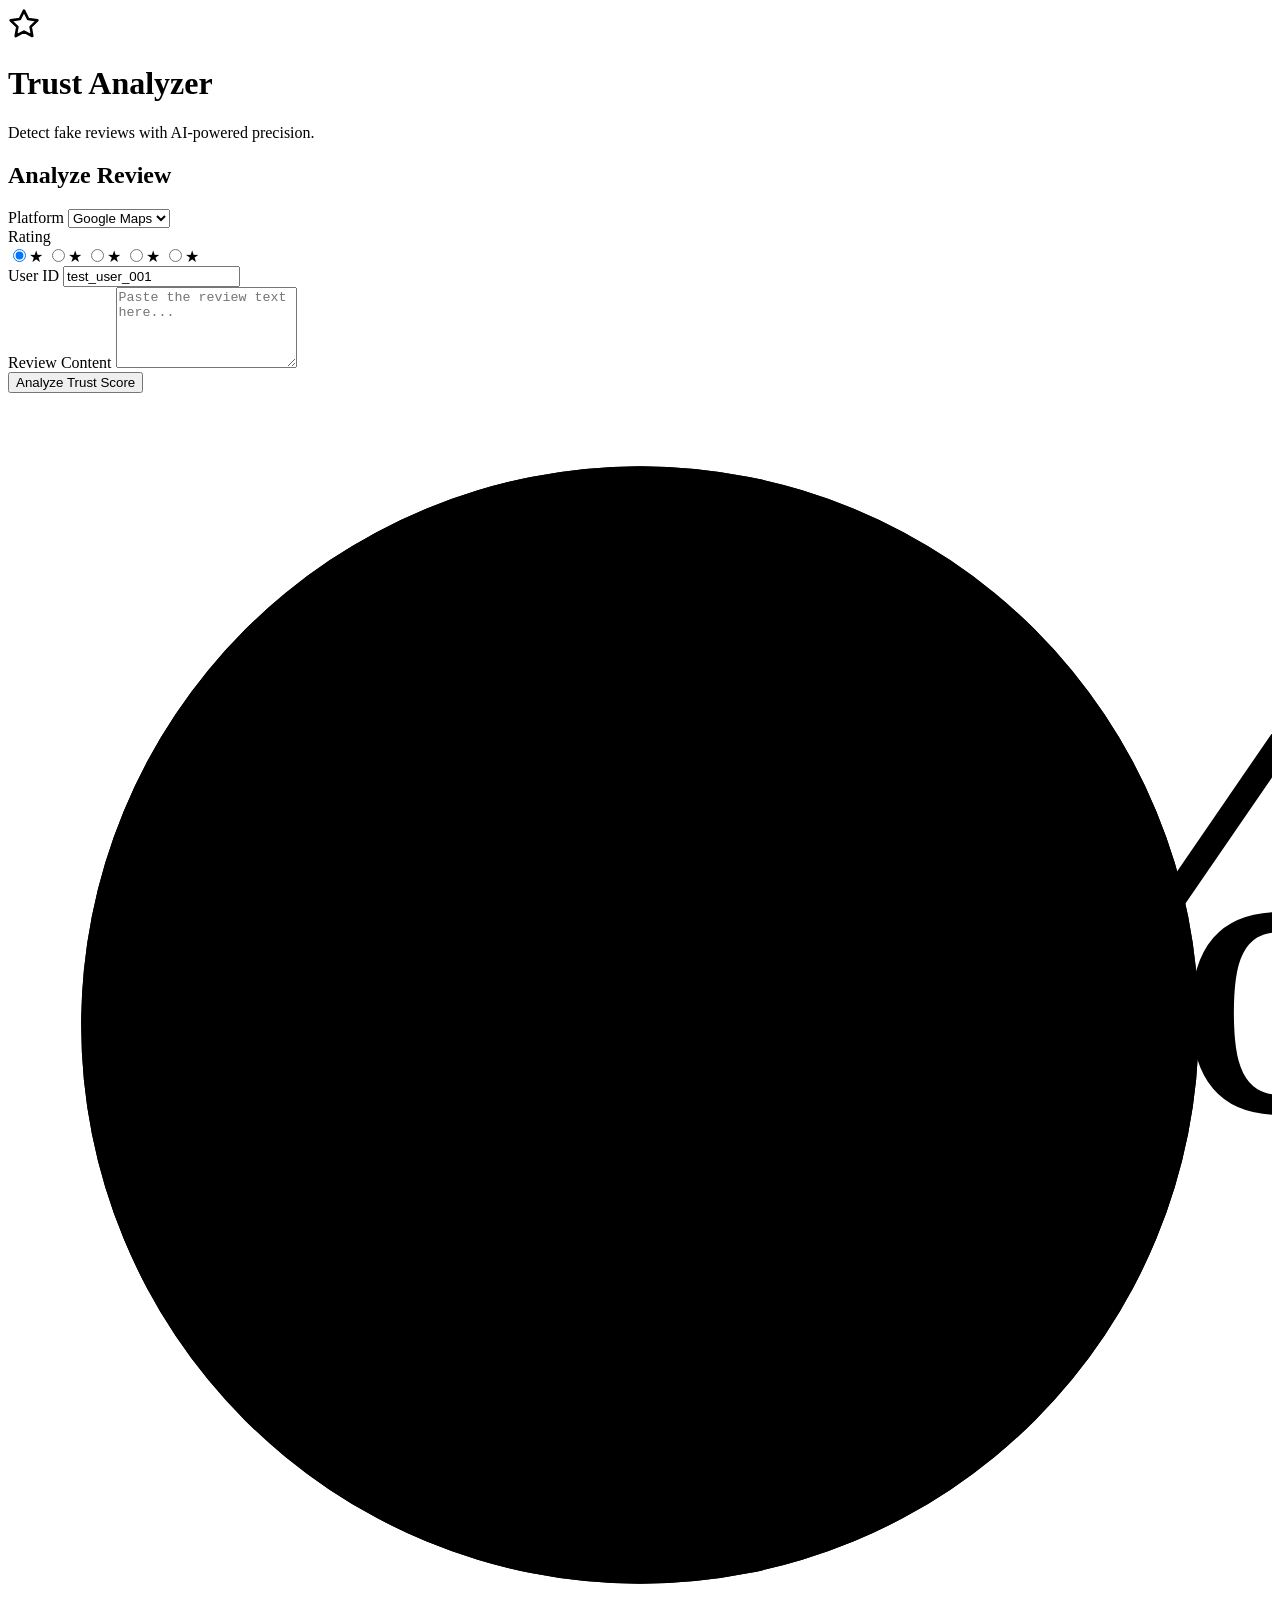
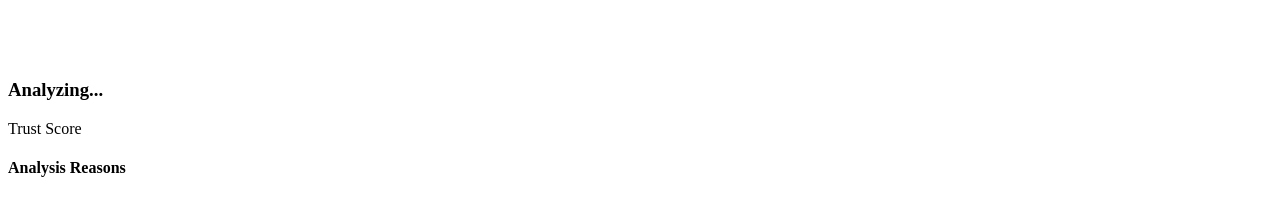
==== app/static/index.html @ c500740b "Initial commit: v0.1.0 - Review Trust Analyzer with Frontend" ====
<!DOCTYPE html>
<html lang="en">
<head>
    <meta charset="UTF-8">
    <meta name="viewport" content="width=device-width, initial-scale=1.0">
    <title>Review Trust Analyzer</title>
    <link rel="preconnect" href="https://fonts.googleapis.com">
    <link rel="preconnect" href="https://fonts.gstatic.com" crossorigin>
    <link href="https://fonts.googleapis.com/css2?family=Outfit:wght@300;400;600;700&display=swap" rel="stylesheet">
    <link rel="stylesheet" href="/static/style.css">
</head>
<body>
    <div class="background-glow"></div>
    <div class="container">
        <header>
            <div class="logo">
                <svg width="32" height="32" viewBox="0 0 24 24" fill="none" xmlns="http://www.w3.org/2000/svg">
                    <path d="M12 2L15.09 8.26L22 9.27L17 14.14L18.18 21.02L12 17.77L5.82 21.02L7 14.14L2 9.27L8.91 8.26L12 2Z" stroke="currentColor" stroke-width="2" stroke-linecap="round" stroke-linejoin="round"/>
                </svg>
                <h1>Trust Analyzer</h1>
            </div>
            <p class="subtitle">Detect fake reviews with AI-powered precision.</p>
        </header>

        <main>
            <div class="card input-card">
                <h2>Analyze Review</h2>
                <form id="analyzeForm">
                    <div class="form-group">
                        <label for="platform">Platform</label>
                        <select id="platform" name="platform">
                            <option value="google">Google Maps</option>
                            <option value="booking">Booking.com</option>
                            <option value="agoda">Agoda</option>
                            <option value="tripadvisor">TripAdvisor</option>
                        </select>
                    </div>

                    <div class="form-group">
                        <label for="rating">Rating</label>
                        <div class="star-rating">
                            <input type="radio" id="star5" name="rating" value="5" checked /><label for="star5" title="5 stars">★</label>
                            <input type="radio" id="star4" name="rating" value="4" /><label for="star4" title="4 stars">★</label>
                            <input type="radio" id="star3" name="rating" value="3" /><label for="star3" title="3 stars">★</label>
                            <input type="radio" id="star2" name="rating" value="2" /><label for="star2" title="2 stars">★</label>
                            <input type="radio" id="star1" name="rating" value="1" /><label for="star1" title="1 star">★</label>
                        </div>
                    </div>

                    <div class="form-group">
                        <label for="user_id">User ID</label>
                        <input type="text" id="user_id" name="user_id" placeholder="e.g. user_12345" value="test_user_001">
                    </div>

                    <div class="form-group">
                        <label for="text">Review Content</label>
                        <textarea id="text" name="text" rows="5" placeholder="Paste the review text here..."></textarea>
                    </div>

                    <button type="submit" id="submitBtn">
                        <span class="btn-text">Analyze Trust Score</span>
                        <div class="loader" style="display: none;"></div>
                    </button>
                </form>
            </div>

            <div class="card result-card hidden" id="resultCard">
                <div class="score-container">
                    <div class="score-circle">
                        <svg viewBox="0 0 36 36" class="circular-chart">
                            <path class="circle-bg" d="M18 2.0845 a 15.9155 15.9155 0 0 1 0 31.831 a 15.9155 15.9155 0 0 1 0 -31.831" />
                            <path class="circle" id="scoreCircle" stroke-dasharray="0, 100" d="M18 2.0845 a 15.9155 15.9155 0 0 1 0 31.831 a 15.9155 15.9155 0 0 1 0 -31.831" />
                            <text x="18" y="20.35" class="percentage" id="scoreText">0%</text>
                        </svg>
                    </div>
                    <div class="score-details">
                        <h3 id="verdict">Analyzing...</h3>
                        <p class="trust-label">Trust Score</p>
                    </div>
                </div>
                
                <div class="reasons-container">
                    <h4>Analysis Reasons</h4>
                    <ul id="reasonsList">
                        <!-- Reasons will be injected here -->
                    </ul>
                </div>
            </div>
        </main>
    </div>
    <script src="/static/script.js"></script>
</body>
</html>
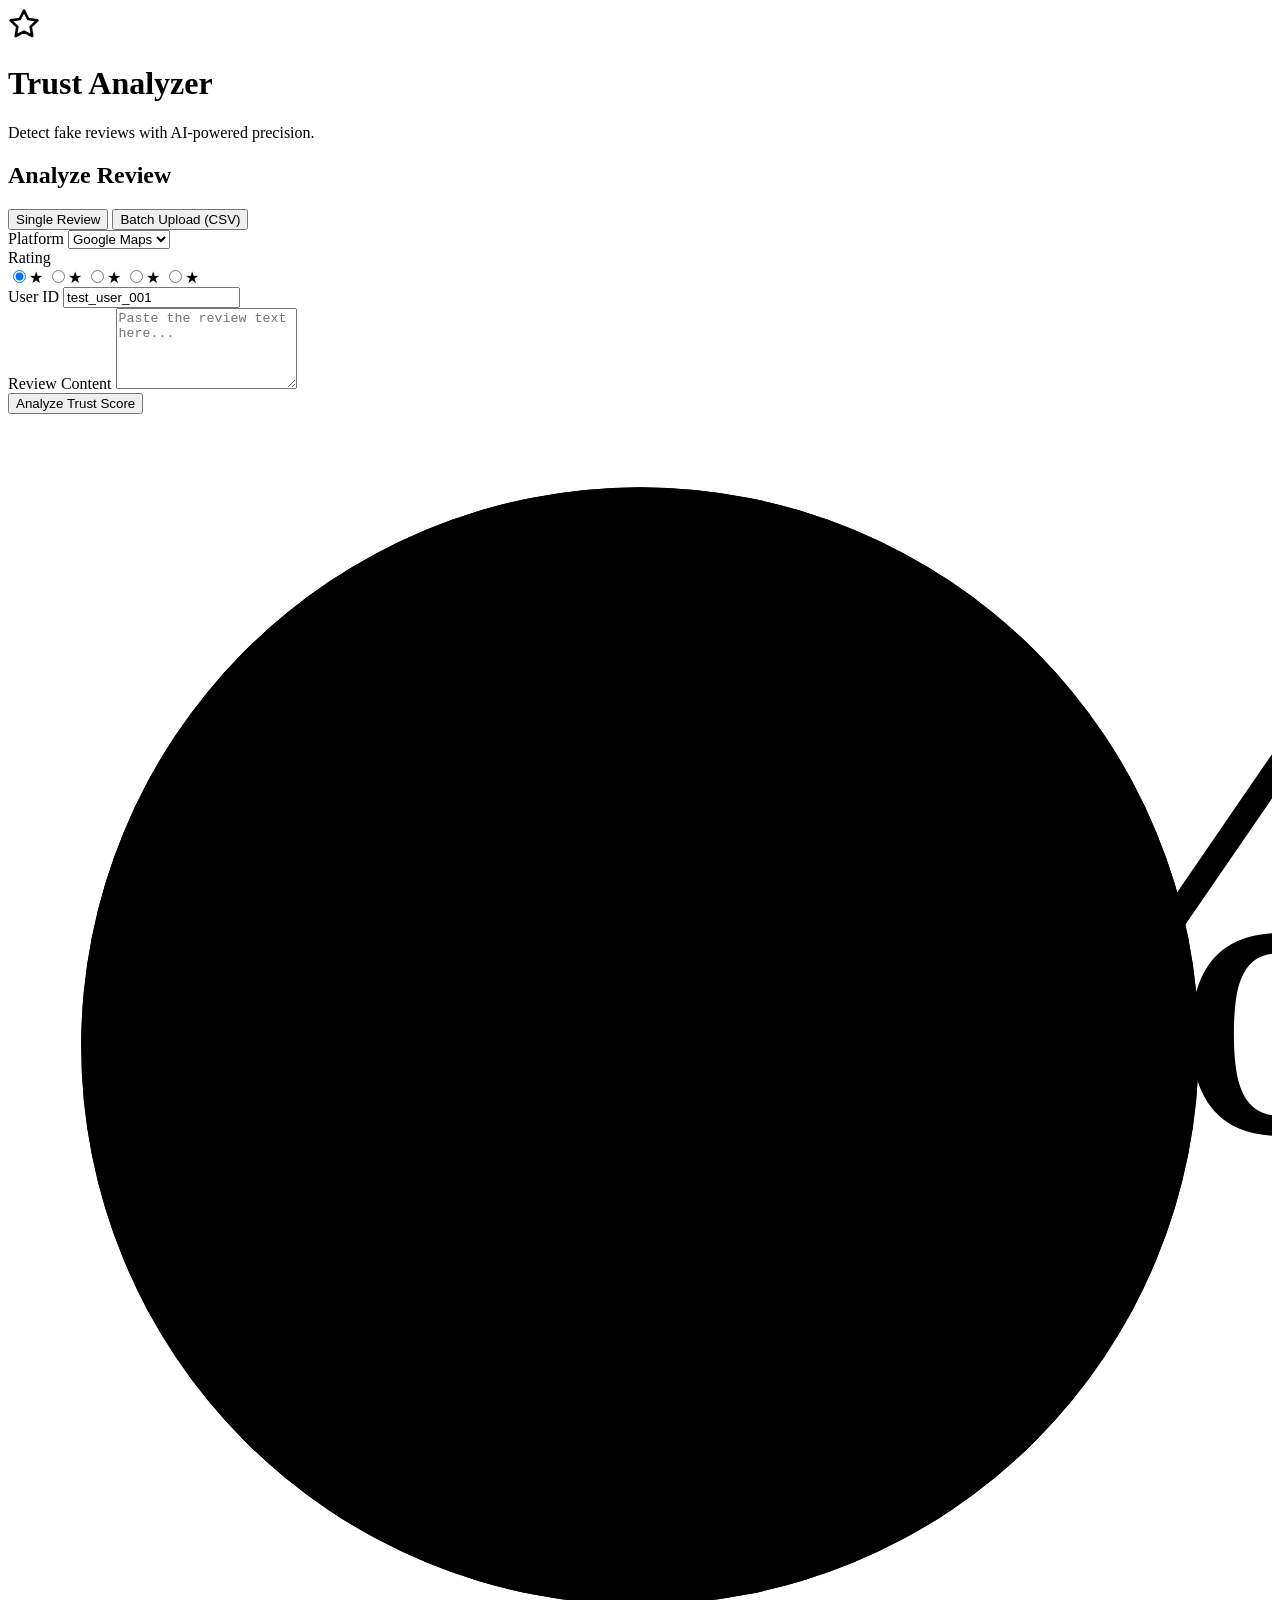
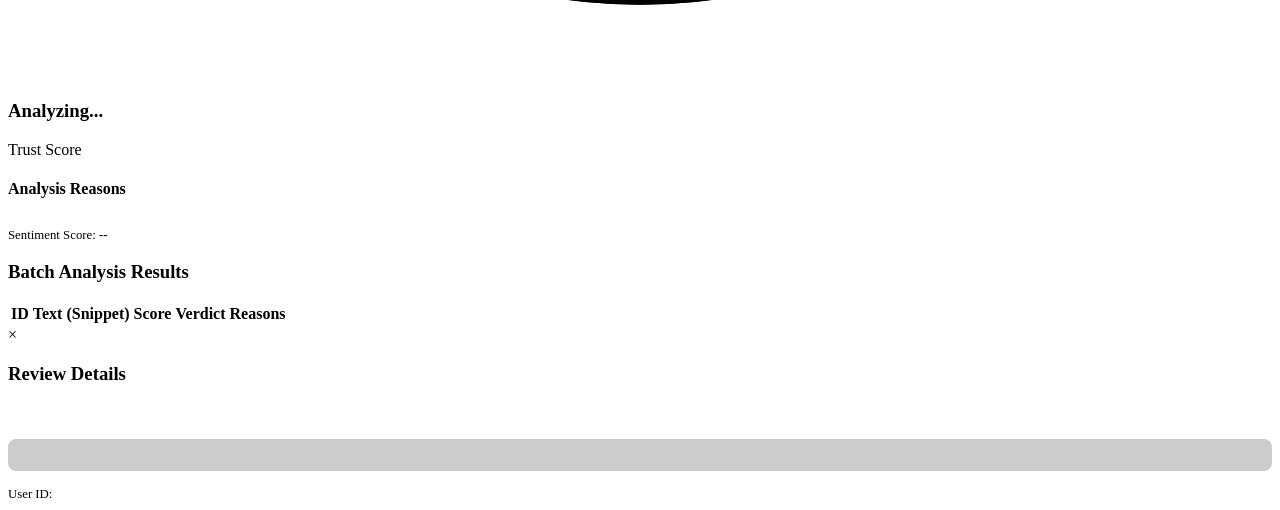
==== commit f8149cb1: "feat(ui): Implement batch upload UI and visualizations" ====
--- a/app/static/index.html
+++ b/app/static/index.html
@@ -1,5 +1,6 @@
 <!DOCTYPE html>
 <html lang="en">
+
 <head>
     <meta charset="UTF-8">
     <meta name="viewport" content="width=device-width, initial-scale=1.0">
@@ -9,13 +10,16 @@
     <link href="https://fonts.googleapis.com/css2?family=Outfit:wght@300;400;600;700&display=swap" rel="stylesheet">
     <link rel="stylesheet" href="/static/style.css">
 </head>
+
 <body>
     <div class="background-glow"></div>
     <div class="container">
         <header>
             <div class="logo">
                 <svg width="32" height="32" viewBox="0 0 24 24" fill="none" xmlns="http://www.w3.org/2000/svg">
-                    <path d="M12 2L15.09 8.26L22 9.27L17 14.14L18.18 21.02L12 17.77L5.82 21.02L7 14.14L2 9.27L8.91 8.26L12 2Z" stroke="currentColor" stroke-width="2" stroke-linecap="round" stroke-linejoin="round"/>
+                    <path
+                        d="M12 2L15.09 8.26L22 9.27L17 14.14L18.18 21.02L12 17.77L5.82 21.02L7 14.14L2 9.27L8.91 8.26L12 2Z"
+                        stroke="currentColor" stroke-width="2" stroke-linecap="round" stroke-linejoin="round" />
                 </svg>
                 <h1>Trust Analyzer</h1>
             </div>
@@ -25,7 +29,13 @@
         <main>
             <div class="card input-card">
                 <h2>Analyze Review</h2>
-                <form id="analyzeForm">
+                <div class="tabs">
+                    <button class="tab-btn active" onclick="switchTab('single')">Single Review</button>
+                    <button class="tab-btn" onclick="switchTab('batch')">Batch Upload (CSV)</button>
+                </div>
+
+                <!-- Single Review Form -->
+                <form id="analyzeForm" class="tab-content active">
                     <div class="form-group">
                         <label for="platform">Platform</label>
                         <select id="platform" name="platform">
@@ -39,17 +49,23 @@
                     <div class="form-group">
                         <label for="rating">Rating</label>
                         <div class="star-rating">
-                            <input type="radio" id="star5" name="rating" value="5" checked /><label for="star5" title="5 stars">★</label>
-                            <input type="radio" id="star4" name="rating" value="4" /><label for="star4" title="4 stars">★</label>
-                            <input type="radio" id="star3" name="rating" value="3" /><label for="star3" title="3 stars">★</label>
-                            <input type="radio" id="star2" name="rating" value="2" /><label for="star2" title="2 stars">★</label>
-                            <input type="radio" id="star1" name="rating" value="1" /><label for="star1" title="1 star">★</label>
+                            <input type="radio" id="star5" name="rating" value="5" checked /><label for="star5"
+                                title="5 stars">★</label>
+                            <input type="radio" id="star4" name="rating" value="4" /><label for="star4"
+                                title="4 stars">★</label>
+                            <input type="radio" id="star3" name="rating" value="3" /><label for="star3"
+                                title="3 stars">★</label>
+                            <input type="radio" id="star2" name="rating" value="2" /><label for="star2"
+                                title="2 stars">★</label>
+                            <input type="radio" id="star1" name="rating" value="1" /><label for="star1"
+                                title="1 star">★</label>
                         </div>
                     </div>
 
                     <div class="form-group">
                         <label for="user_id">User ID</label>
-                        <input type="text" id="user_id" name="user_id" placeholder="e.g. user_12345" value="test_user_001">
+                        <input type="text" id="user_id" name="user_id" placeholder="e.g. user_12345"
+                            value="test_user_001">
                     </div>
 
                     <div class="form-group">
@@ -62,14 +78,30 @@
                         <div class="loader" style="display: none;"></div>
                     </button>
                 </form>
+
+                <!-- Batch Upload Form -->
+                <form id="batchForm" class="tab-content" style="display: none;">
+                    <div class="form-group">
+                        <label for="csvFile">Upload CSV File</label>
+                        <input type="file" id="csvFile" name="file" accept=".csv">
+                        <p class="hint">Format: platform, rating, user_id, text</p>
+                    </div>
+                    <button type="submit" id="batchSubmitBtn">
+                        <span class="btn-text">Analyze Batch</span>
+                        <div class="loader" style="display: none;"></div>
+                    </button>
+                </form>
             </div>
 
+            <!-- Single Result Card -->
             <div class="card result-card hidden" id="resultCard">
                 <div class="score-container">
                     <div class="score-circle">
                         <svg viewBox="0 0 36 36" class="circular-chart">
-                            <path class="circle-bg" d="M18 2.0845 a 15.9155 15.9155 0 0 1 0 31.831 a 15.9155 15.9155 0 0 1 0 -31.831" />
-                            <path class="circle" id="scoreCircle" stroke-dasharray="0, 100" d="M18 2.0845 a 15.9155 15.9155 0 0 1 0 31.831 a 15.9155 15.9155 0 0 1 0 -31.831" />
+                            <path class="circle-bg"
+                                d="M18 2.0845 a 15.9155 15.9155 0 0 1 0 31.831 a 15.9155 15.9155 0 0 1 0 -31.831" />
+                            <path class="circle" id="scoreCircle" stroke-dasharray="0, 100"
+                                d="M18 2.0845 a 15.9155 15.9155 0 0 1 0 31.831 a 15.9155 15.9155 0 0 1 0 -31.831" />
                             <text x="18" y="20.35" class="percentage" id="scoreText">0%</text>
                         </svg>
                     </div>
@@ -78,16 +110,62 @@
                         <p class="trust-label">Trust Score</p>
                     </div>
                 </div>
-                
+
                 <div class="reasons-container">
                     <h4>Analysis Reasons</h4>
                     <ul id="reasonsList">
                         <!-- Reasons will be injected here -->
                     </ul>
+                    <div class="debug-info"
+                        style="margin-top: 1rem; font-size: 0.8rem; color: var(--text-muted); border-top: 1px dashed var(--border); padding-top: 0.5rem;">
+                        <span>Sentiment Score: <strong id="sentimentScoreValue">--</strong></span>
+                    </div>
+                </div>
+            </div>
+
+            <!-- Batch Results -->
+            <div class="card result-card hidden" id="batchResultCard" style="max-width: 800px;">
+                <h3>Batch Analysis Results</h3>
+                <div class="table-container">
+                    <table id="batchTable">
+                        <thead>
+                            <tr>
+                                <th>ID</th>
+                                <th>Text (Snippet)</th>
+                                <th>Score</th>
+                                <th>Verdict</th>
+                                <th>Reasons</th>
+                            </tr>
+                        </thead>
+                        <tbody>
+                            <!-- Rows injected via JS -->
+                        </tbody>
+                    </table>
                 </div>
             </div>
         </main>
     </div>
+
+    <!-- Review Detail Modal -->
+    <div id="reviewModal" class="modal">
+        <div class="modal-content">
+            <span class="close-modal">&times;</span>
+            <h3 style="margin-bottom: 1rem;">Review Details</h3>
+            <div style="margin-bottom: 1rem;">
+                <span id="modalRating" style="color: #fbbf24; font-size: 1.2rem;"></span>
+                <span id="modalPlatform"
+                    style="color: var(--text-muted); margin-left: 0.5rem; font-size: 0.9rem;"></span>
+            </div>
+            <p id="modalText"
+                style="line-height: 1.6; color: var(--text-main); background: rgba(0,0,0,0.2); padding: 1rem; border-radius: 8px;">
+            </p>
+            <div style="margin-top: 1rem; font-size: 0.8rem; color: var(--text-muted);">
+                User ID: <span id="modalUserId"></span>
+            </div>
+        </div>
+    </div>
+
     <script src="/static/script.js"></script>
 </body>
-</html>
+
+</html>
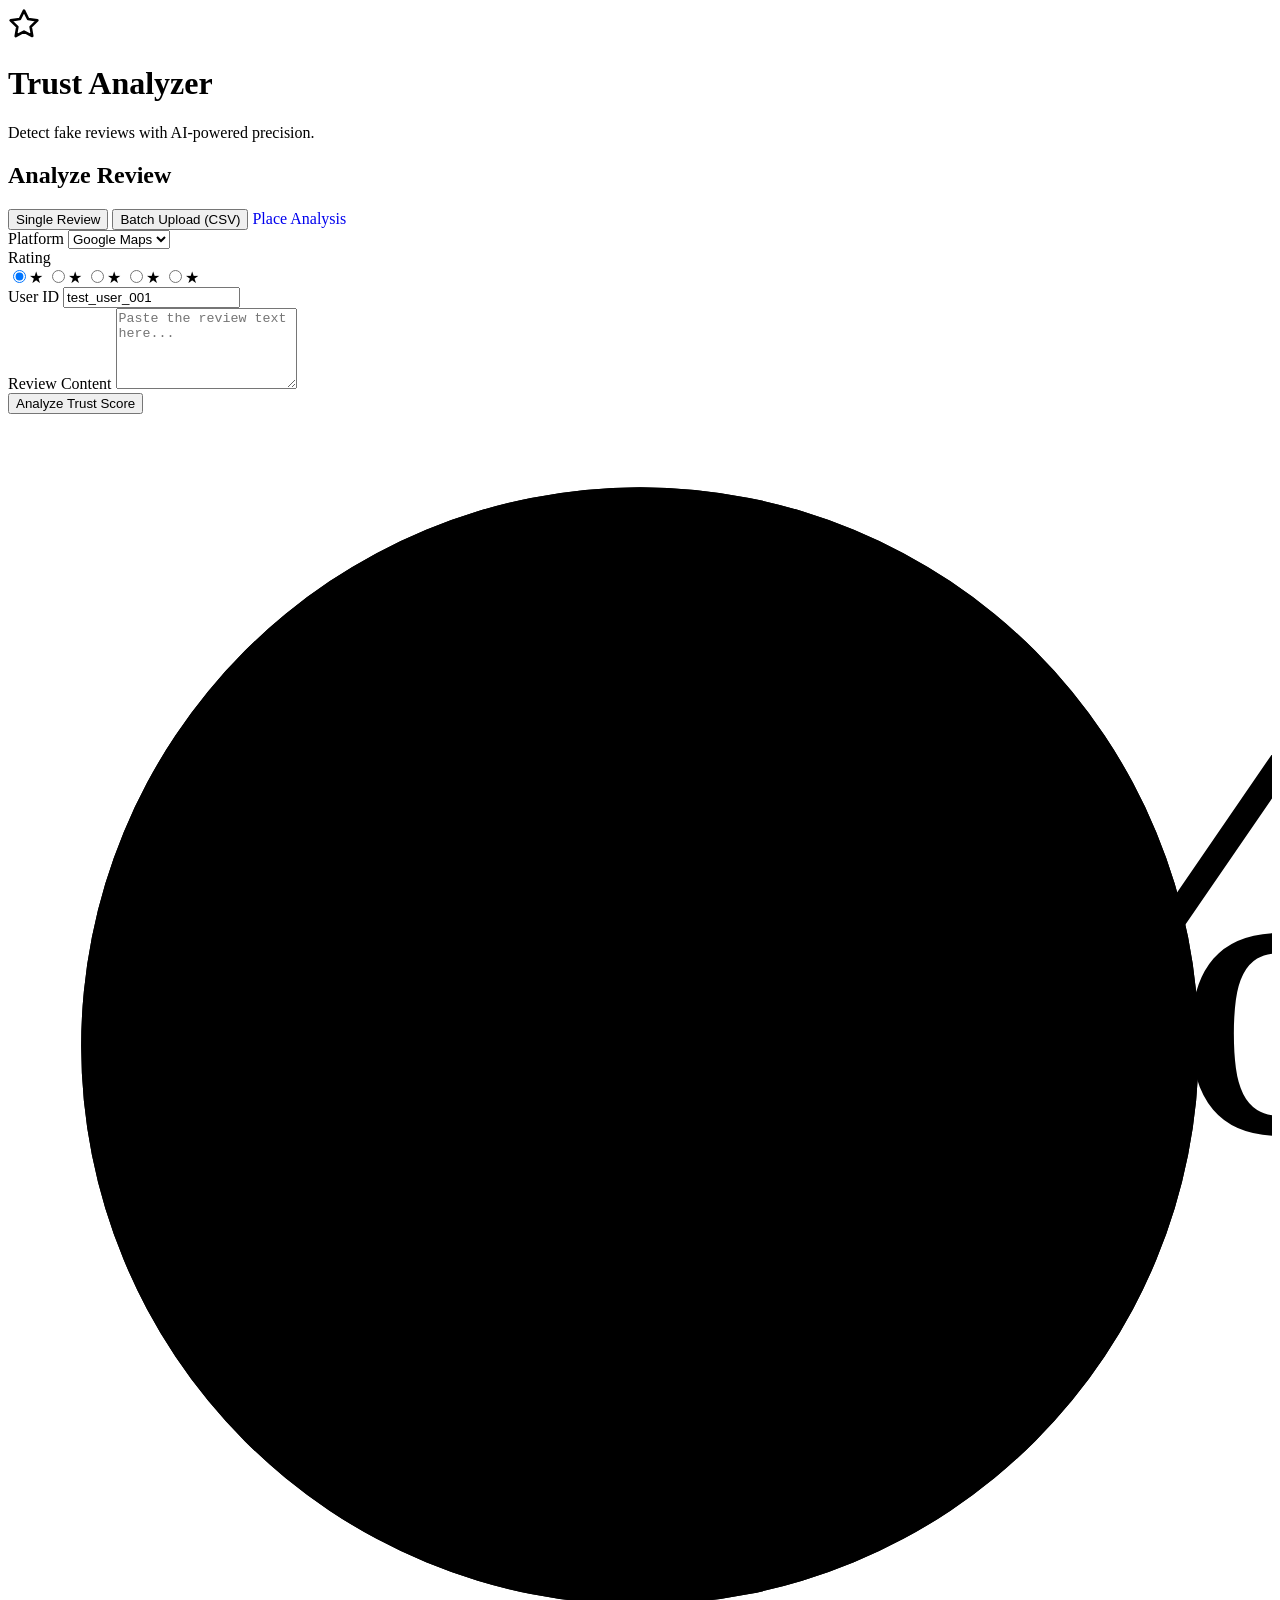
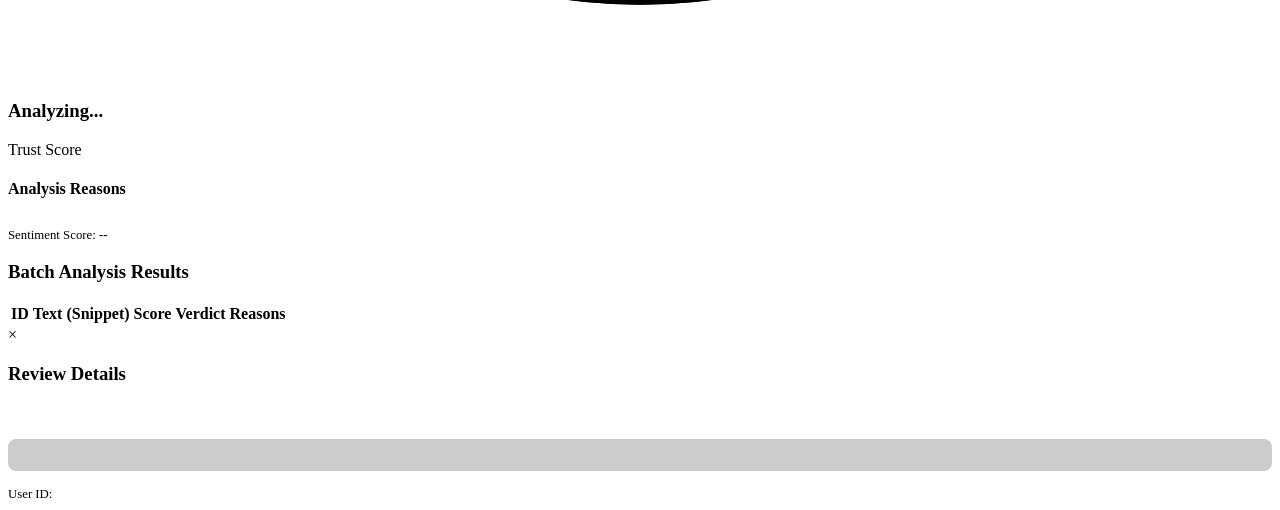
==== commit b7ca3801: "feat: add Place Analysis UI page with search and review display Co-Authored-By: Claude Opus 4.5 <nor" ====
--- a/app/static/index.html
+++ b/app/static/index.html
@@ -32,6 +32,7 @@
                 <div class="tabs">
                     <button class="tab-btn active" onclick="switchTab('single')">Single Review</button>
                     <button class="tab-btn" onclick="switchTab('batch')">Batch Upload (CSV)</button>
+                    <a href="/places" class="tab-btn" style="text-decoration:none;text-align:center;">Place Analysis</a>
                 </div>
 
                 <!-- Single Review Form -->
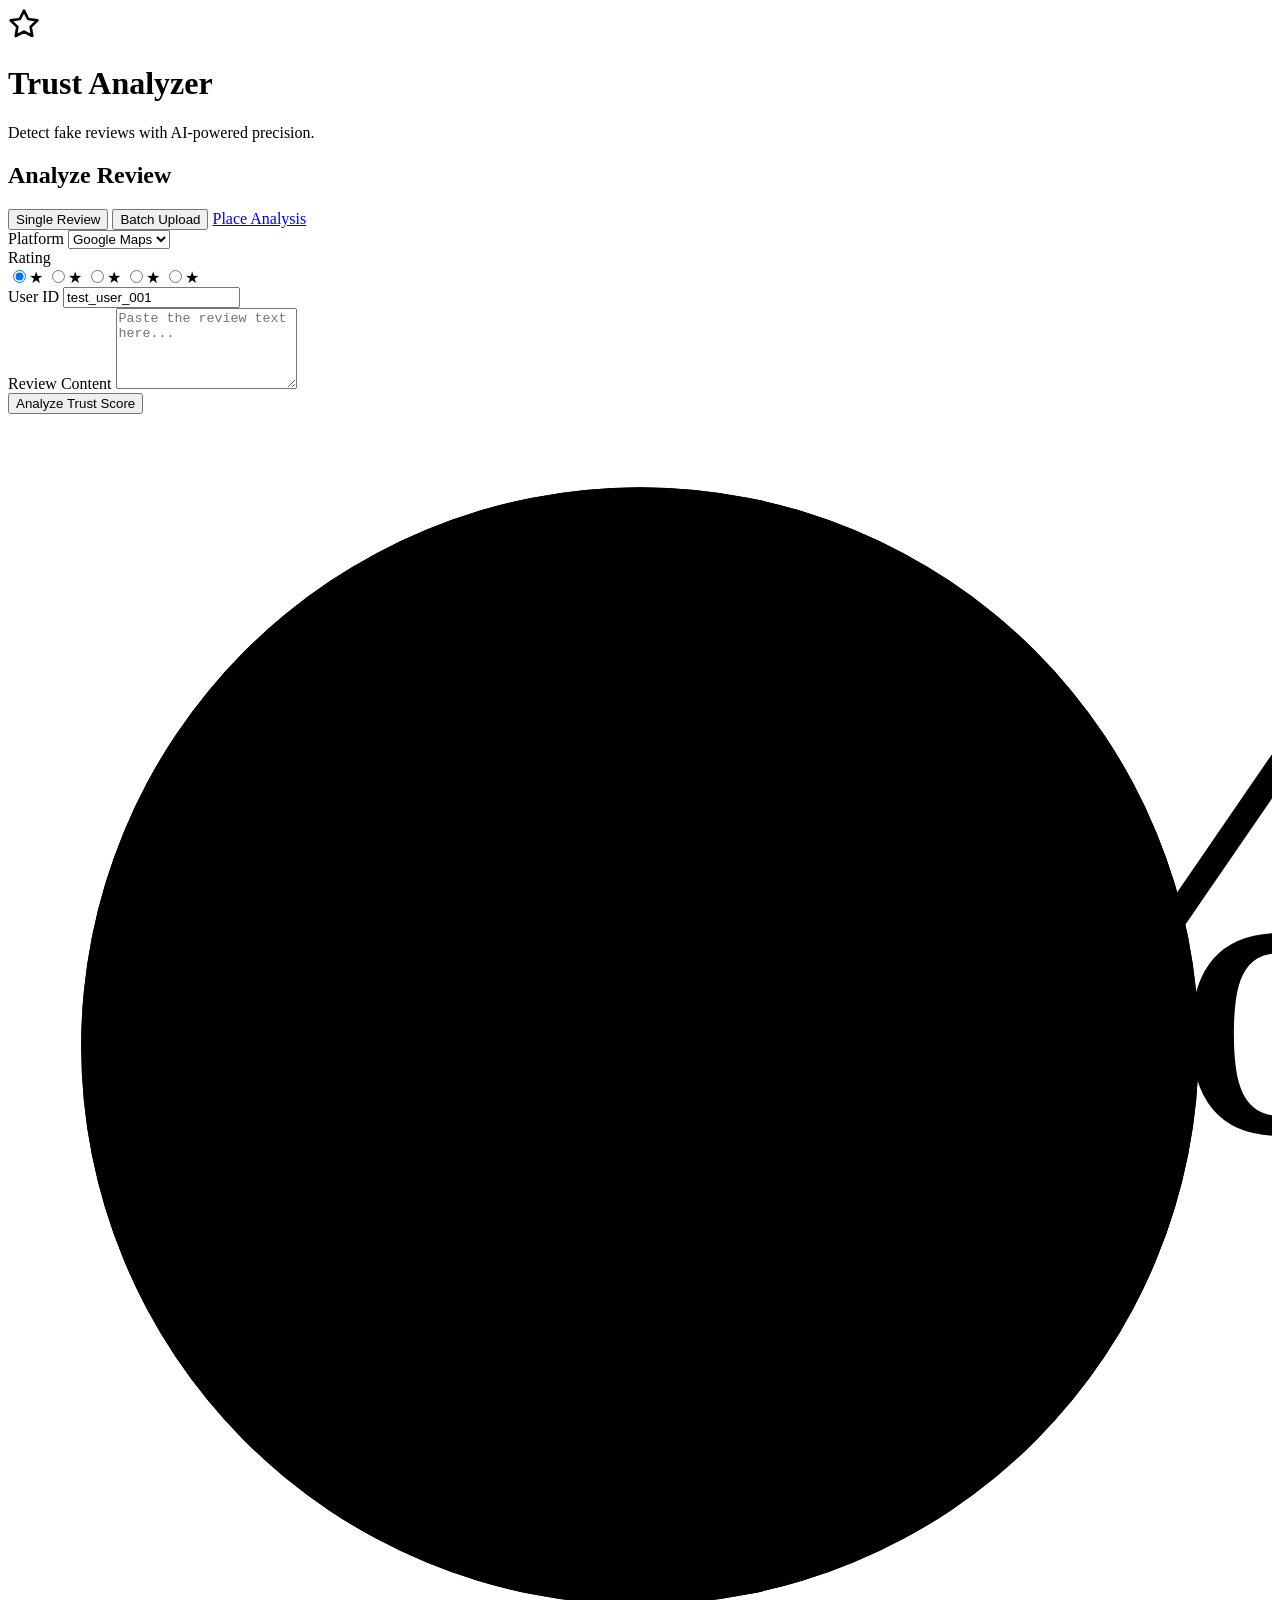
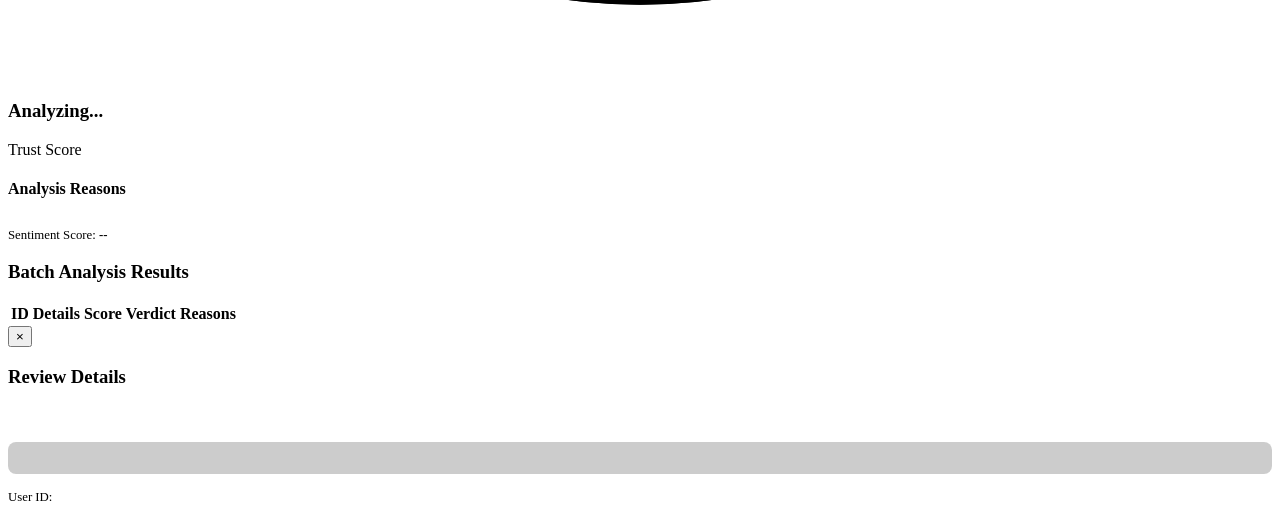
==== commit 55982e16: "fix(ui): improve UI/UX consistency and accessibility - Unify navigation tabs across index.html and p" ====
--- a/app/static/index.html
+++ b/app/static/index.html
@@ -16,7 +16,7 @@
     <div class="container">
         <header>
             <div class="logo">
-                <svg width="32" height="32" viewBox="0 0 24 24" fill="none" xmlns="http://www.w3.org/2000/svg">
+                <svg width="32" height="32" viewBox="0 0 24 24" fill="none" xmlns="http://www.w3.org/2000/svg" aria-hidden="true">
                     <path
                         d="M12 2L15.09 8.26L22 9.27L17 14.14L18.18 21.02L12 17.77L5.82 21.02L7 14.14L2 9.27L8.91 8.26L12 2Z"
                         stroke="currentColor" stroke-width="2" stroke-linecap="round" stroke-linejoin="round" />
@@ -29,14 +29,14 @@
         <main>
             <div class="card input-card">
                 <h2>Analyze Review</h2>
-                <div class="tabs">
-                    <button class="tab-btn active" onclick="switchTab('single')">Single Review</button>
-                    <button class="tab-btn" onclick="switchTab('batch')">Batch Upload (CSV)</button>
-                    <a href="/places" class="tab-btn" style="text-decoration:none;text-align:center;">Place Analysis</a>
-                </div>
+                <nav class="tabs" role="tablist" aria-label="Analysis type">
+                    <button class="tab-btn active" onclick="switchTab('single')" role="tab" aria-selected="true" aria-controls="analyzeForm">Single Review</button>
+                    <button class="tab-btn" onclick="switchTab('batch')" role="tab" aria-selected="false" aria-controls="batchForm">Batch Upload</button>
+                    <a href="/places" class="tab-btn" role="tab">Place Analysis</a>
+                </nav>
 
                 <!-- Single Review Form -->
-                <form id="analyzeForm" class="tab-content active">
+                <form id="analyzeForm" class="tab-content active" role="tabpanel">
                     <div class="form-group">
                         <label for="platform">Platform</label>
                         <select id="platform" name="platform">
@@ -48,25 +48,19 @@
                     </div>
 
                     <div class="form-group">
-                        <label for="rating">Rating</label>
-                        <div class="star-rating">
-                            <input type="radio" id="star5" name="rating" value="5" checked /><label for="star5"
-                                title="5 stars">★</label>
-                            <input type="radio" id="star4" name="rating" value="4" /><label for="star4"
-                                title="4 stars">★</label>
-                            <input type="radio" id="star3" name="rating" value="3" /><label for="star3"
-                                title="3 stars">★</label>
-                            <input type="radio" id="star2" name="rating" value="2" /><label for="star2"
-                                title="2 stars">★</label>
-                            <input type="radio" id="star1" name="rating" value="1" /><label for="star1"
-                                title="1 star">★</label>
+                        <label id="rating-label">Rating</label>
+                        <div class="star-rating" role="radiogroup" aria-labelledby="rating-label">
+                            <input type="radio" id="star5" name="rating" value="5" checked /><label for="star5" title="5 stars">★</label>
+                            <input type="radio" id="star4" name="rating" value="4" /><label for="star4" title="4 stars">★</label>
+                            <input type="radio" id="star3" name="rating" value="3" /><label for="star3" title="3 stars">★</label>
+                            <input type="radio" id="star2" name="rating" value="2" /><label for="star2" title="2 stars">★</label>
+                            <input type="radio" id="star1" name="rating" value="1" /><label for="star1" title="1 star">★</label>
                         </div>
                     </div>
 
                     <div class="form-group">
                         <label for="user_id">User ID</label>
-                        <input type="text" id="user_id" name="user_id" placeholder="e.g. user_12345"
-                            value="test_user_001">
+                        <input type="text" id="user_id" name="user_id" placeholder="e.g. user_12345" value="test_user_001">
                     </div>
 
                     <div class="form-group">
@@ -81,7 +75,7 @@
                 </form>
 
                 <!-- Batch Upload Form -->
-                <form id="batchForm" class="tab-content" style="display: none;">
+                <form id="batchForm" class="tab-content" style="display: none;" role="tabpanel">
                     <div class="form-group">
                         <label for="csvFile">Upload CSV File</label>
                         <input type="file" id="csvFile" name="file" accept=".csv">
@@ -98,7 +92,7 @@
             <div class="card result-card hidden" id="resultCard">
                 <div class="score-container">
                     <div class="score-circle">
-                        <svg viewBox="0 0 36 36" class="circular-chart">
+                        <svg viewBox="0 0 36 36" class="circular-chart" role="img" aria-label="Trust score indicator">
                             <path class="circle-bg"
                                 d="M18 2.0845 a 15.9155 15.9155 0 0 1 0 31.831 a 15.9155 15.9155 0 0 1 0 -31.831" />
                             <path class="circle" id="scoreCircle" stroke-dasharray="0, 100"
@@ -114,28 +108,27 @@
 
                 <div class="reasons-container">
                     <h4>Analysis Reasons</h4>
-                    <ul id="reasonsList">
+                    <ul id="reasonsList" role="list">
                         <!-- Reasons will be injected here -->
                     </ul>
-                    <div class="debug-info"
-                        style="margin-top: 1rem; font-size: 0.8rem; color: var(--text-muted); border-top: 1px dashed var(--border); padding-top: 0.5rem;">
+                    <div class="debug-info" style="margin-top: 1rem; font-size: 0.8rem; color: var(--text-muted); border-top: 1px dashed var(--border); padding-top: 0.5rem;">
                         <span>Sentiment Score: <strong id="sentimentScoreValue">--</strong></span>
                     </div>
                 </div>
             </div>
 
             <!-- Batch Results -->
-            <div class="card result-card hidden" id="batchResultCard" style="max-width: 800px;">
+            <div class="card result-card hidden" id="batchResultCard">
                 <h3>Batch Analysis Results</h3>
                 <div class="table-container">
                     <table id="batchTable">
                         <thead>
                             <tr>
-                                <th>ID</th>
-                                <th>Text (Snippet)</th>
-                                <th>Score</th>
-                                <th>Verdict</th>
-                                <th>Reasons</th>
+                                <th scope="col">ID</th>
+                                <th scope="col">Details</th>
+                                <th scope="col">Score</th>
+                                <th scope="col">Verdict</th>
+                                <th scope="col">Reasons</th>
                             </tr>
                         </thead>
                         <tbody>
@@ -148,18 +141,15 @@
     </div>
 
     <!-- Review Detail Modal -->
-    <div id="reviewModal" class="modal">
+    <div id="reviewModal" class="modal" role="dialog" aria-modal="true" aria-labelledby="modalTitle">
         <div class="modal-content">
-            <span class="close-modal">&times;</span>
-            <h3 style="margin-bottom: 1rem;">Review Details</h3>
+            <button class="close-modal" aria-label="Close modal">&times;</button>
+            <h3 id="modalTitle" style="margin-bottom: 1rem;">Review Details</h3>
             <div style="margin-bottom: 1rem;">
                 <span id="modalRating" style="color: #fbbf24; font-size: 1.2rem;"></span>
-                <span id="modalPlatform"
-                    style="color: var(--text-muted); margin-left: 0.5rem; font-size: 0.9rem;"></span>
+                <span id="modalPlatform" style="color: var(--text-muted); margin-left: 0.5rem; font-size: 0.9rem;"></span>
             </div>
-            <p id="modalText"
-                style="line-height: 1.6; color: var(--text-main); background: rgba(0,0,0,0.2); padding: 1rem; border-radius: 8px;">
-            </p>
+            <p id="modalText" style="line-height: 1.6; color: var(--text-main); background: rgba(0,0,0,0.2); padding: 1rem; border-radius: 8px;"></p>
             <div style="margin-top: 1rem; font-size: 0.8rem; color: var(--text-muted);">
                 User ID: <span id="modalUserId"></span>
             </div>
@@ -169,4 +159,4 @@
     <script src="/static/script.js"></script>
 </body>
 
-</html>+</html>
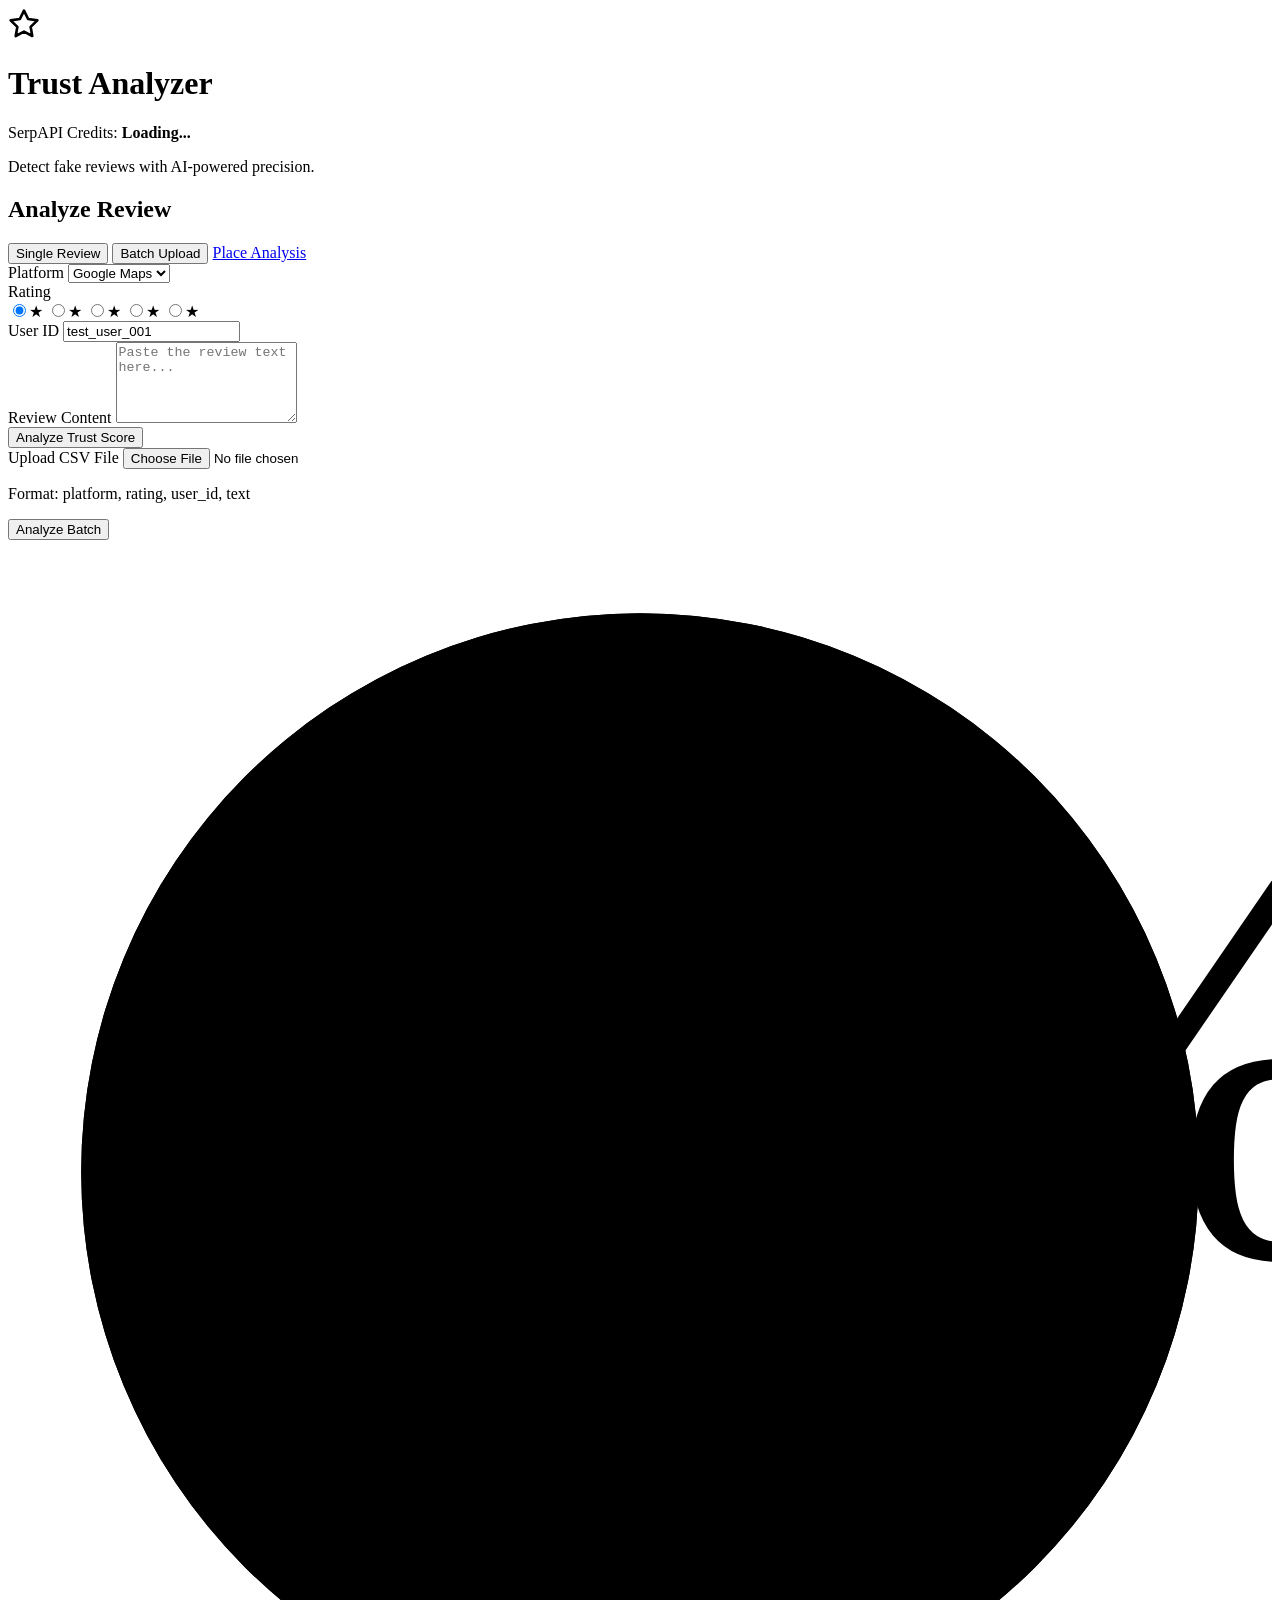
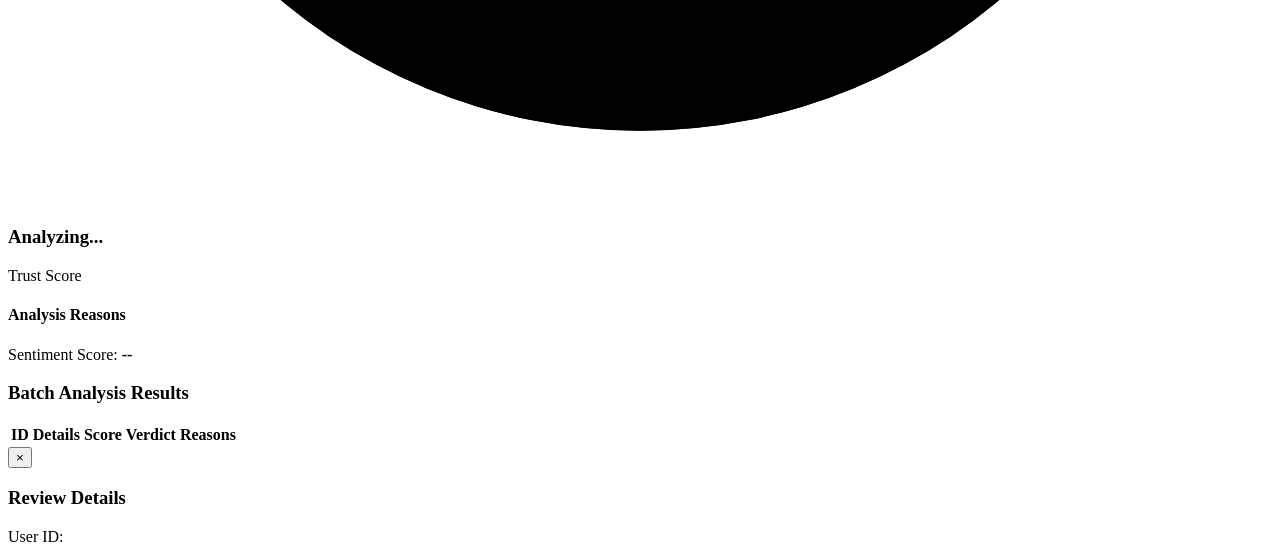
==== commit 2d97e1be: "feat(ui): replace alert() with toasts, fix inline styles, add modal transitions - Replace all 3 aler" ====
--- a/app/static/index.html
+++ b/app/static/index.html
@@ -15,13 +15,20 @@
     <div class="background-glow"></div>
     <div class="container">
         <header>
-            <div class="logo">
-                <svg width="32" height="32" viewBox="0 0 24 24" fill="none" xmlns="http://www.w3.org/2000/svg" aria-hidden="true">
-                    <path
-                        d="M12 2L15.09 8.26L22 9.27L17 14.14L18.18 21.02L12 17.77L5.82 21.02L7 14.14L2 9.27L8.91 8.26L12 2Z"
-                        stroke="currentColor" stroke-width="2" stroke-linecap="round" stroke-linejoin="round" />
-                </svg>
-                <h1>Trust Analyzer</h1>
+            <div class="header-top">
+                <div class="logo">
+                    <svg width="32" height="32" viewBox="0 0 24 24" fill="none" xmlns="http://www.w3.org/2000/svg"
+                        aria-hidden="true">
+                        <path
+                            d="M12 2L15.09 8.26L22 9.27L17 14.14L18.18 21.02L12 17.77L5.82 21.02L7 14.14L2 9.27L8.91 8.26L12 2Z"
+                            stroke="currentColor" stroke-width="2" stroke-linecap="round" stroke-linejoin="round" />
+                    </svg>
+                    <h1>Trust Analyzer</h1>
+                </div>
+                <div id="api-usage" class="api-usage-badge">
+                    <span>SerpAPI Credits: </span>
+                    <strong id="api-credits">Loading...</strong>
+                </div>
             </div>
             <p class="subtitle">Detect fake reviews with AI-powered precision.</p>
         </header>
@@ -30,8 +37,10 @@
             <div class="card input-card">
                 <h2>Analyze Review</h2>
                 <nav class="tabs" role="tablist" aria-label="Analysis type">
-                    <button class="tab-btn active" onclick="switchTab('single')" role="tab" aria-selected="true" aria-controls="analyzeForm">Single Review</button>
-                    <button class="tab-btn" onclick="switchTab('batch')" role="tab" aria-selected="false" aria-controls="batchForm">Batch Upload</button>
+                    <button class="tab-btn active" data-tab="single" onclick="switchTab('single')" role="tab" aria-selected="true"
+                        aria-controls="analyzeForm">Single Review</button>
+                    <button class="tab-btn" data-tab="batch" onclick="switchTab('batch')" role="tab" aria-selected="false"
+                        aria-controls="batchForm">Batch Upload</button>
                     <a href="/places" class="tab-btn" role="tab">Place Analysis</a>
                 </nav>
 
@@ -50,17 +59,23 @@
                     <div class="form-group">
                         <label id="rating-label">Rating</label>
                         <div class="star-rating" role="radiogroup" aria-labelledby="rating-label">
-                            <input type="radio" id="star5" name="rating" value="5" checked /><label for="star5" title="5 stars">★</label>
-                            <input type="radio" id="star4" name="rating" value="4" /><label for="star4" title="4 stars">★</label>
-                            <input type="radio" id="star3" name="rating" value="3" /><label for="star3" title="3 stars">★</label>
-                            <input type="radio" id="star2" name="rating" value="2" /><label for="star2" title="2 stars">★</label>
-                            <input type="radio" id="star1" name="rating" value="1" /><label for="star1" title="1 star">★</label>
+                            <input type="radio" id="star5" name="rating" value="5" checked /><label for="star5"
+                                title="5 stars">★</label>
+                            <input type="radio" id="star4" name="rating" value="4" /><label for="star4"
+                                title="4 stars">★</label>
+                            <input type="radio" id="star3" name="rating" value="3" /><label for="star3"
+                                title="3 stars">★</label>
+                            <input type="radio" id="star2" name="rating" value="2" /><label for="star2"
+                                title="2 stars">★</label>
+                            <input type="radio" id="star1" name="rating" value="1" /><label for="star1"
+                                title="1 star">★</label>
                         </div>
                     </div>
 
                     <div class="form-group">
                         <label for="user_id">User ID</label>
-                        <input type="text" id="user_id" name="user_id" placeholder="e.g. user_12345" value="test_user_001">
+                        <input type="text" id="user_id" name="user_id" placeholder="e.g. user_12345"
+                            value="test_user_001">
                     </div>
 
                     <div class="form-group">
@@ -70,12 +85,12 @@
 
                     <button type="submit" id="submitBtn">
                         <span class="btn-text">Analyze Trust Score</span>
-                        <div class="loader" style="display: none;"></div>
+                        <div class="loader hidden"></div>
                     </button>
                 </form>
 
                 <!-- Batch Upload Form -->
-                <form id="batchForm" class="tab-content" style="display: none;" role="tabpanel">
+                <form id="batchForm" class="tab-content" role="tabpanel">
                     <div class="form-group">
                         <label for="csvFile">Upload CSV File</label>
                         <input type="file" id="csvFile" name="file" accept=".csv">
@@ -83,7 +98,7 @@
                     </div>
                     <button type="submit" id="batchSubmitBtn">
                         <span class="btn-text">Analyze Batch</span>
-                        <div class="loader" style="display: none;"></div>
+                        <div class="loader hidden"></div>
                     </button>
                 </form>
             </div>
@@ -111,7 +126,7 @@
                     <ul id="reasonsList" role="list">
                         <!-- Reasons will be injected here -->
                     </ul>
-                    <div class="debug-info" style="margin-top: 1rem; font-size: 0.8rem; color: var(--text-muted); border-top: 1px dashed var(--border); padding-top: 0.5rem;">
+                    <div class="debug-info">
                         <span>Sentiment Score: <strong id="sentimentScoreValue">--</strong></span>
                     </div>
                 </div>
@@ -141,22 +156,23 @@
     </div>
 
     <!-- Review Detail Modal -->
-    <div id="reviewModal" class="modal" role="dialog" aria-modal="true" aria-labelledby="modalTitle">
+    <div id="reviewModal" class="modal" role="dialog" aria-modal="true" aria-labelledby="modalTitle" aria-describedby="modalText">
         <div class="modal-content">
             <button class="close-modal" aria-label="Close modal">&times;</button>
-            <h3 id="modalTitle" style="margin-bottom: 1rem;">Review Details</h3>
-            <div style="margin-bottom: 1rem;">
-                <span id="modalRating" style="color: #fbbf24; font-size: 1.2rem;"></span>
-                <span id="modalPlatform" style="color: var(--text-muted); margin-left: 0.5rem; font-size: 0.9rem;"></span>
+            <h3 id="modalTitle">Review Details</h3>
+            <div class="modal-header">
+                <span id="modalRating" class="modal-rating"></span>
+                <span id="modalPlatform" class="modal-platform"></span>
             </div>
-            <p id="modalText" style="line-height: 1.6; color: var(--text-main); background: rgba(0,0,0,0.2); padding: 1rem; border-radius: 8px;"></p>
-            <div style="margin-top: 1rem; font-size: 0.8rem; color: var(--text-muted);">
+            <p id="modalText" class="modal-text"></p>
+            <div class="modal-meta">
                 User ID: <span id="modalUserId"></span>
             </div>
         </div>
     </div>
 
+    <div id="toast-container" aria-live="polite" aria-atomic="true"></div>
     <script src="/static/script.js"></script>
 </body>
 
-</html>
+</html>
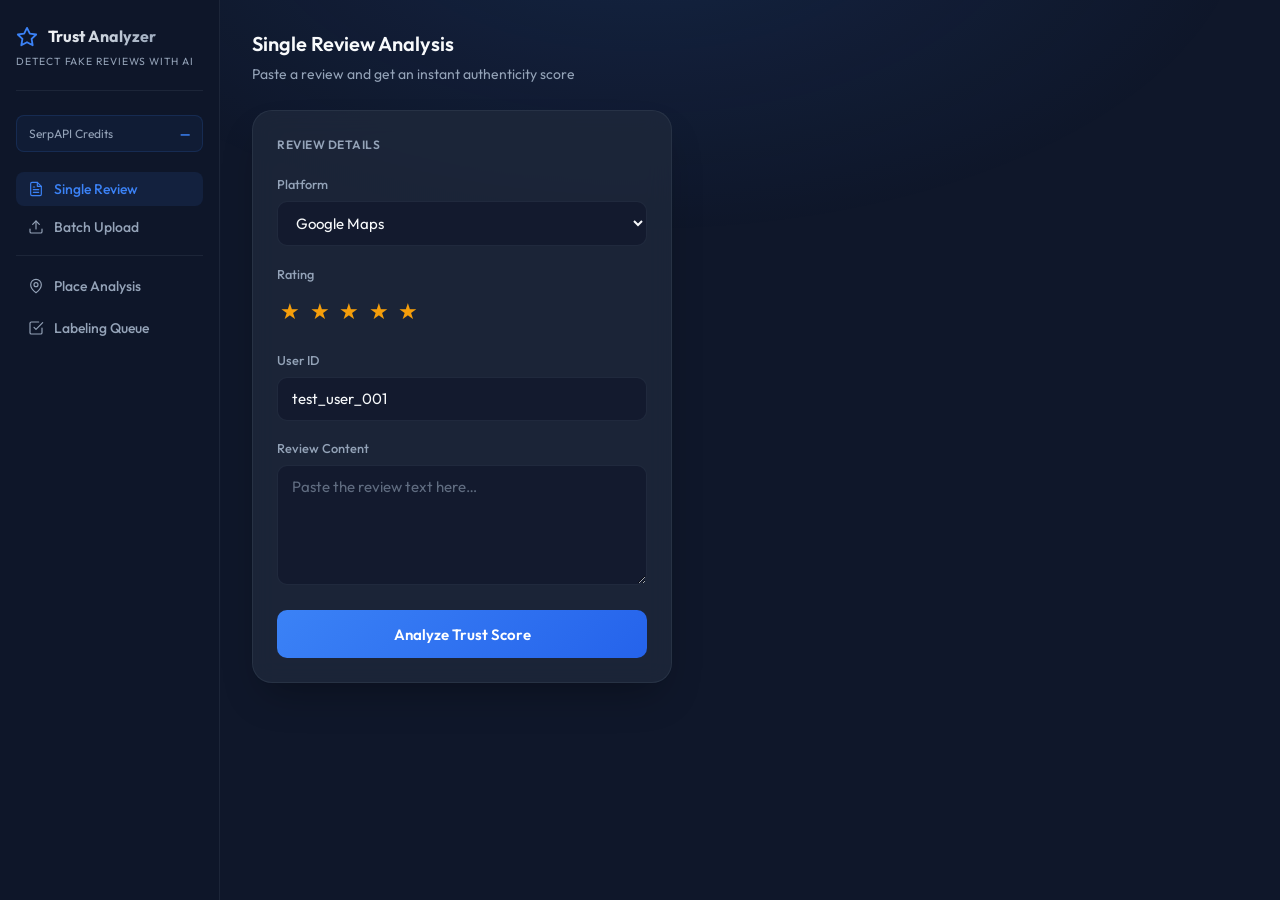
==== commit bf72aefd: "feat(ui): redesign index.html with sidebar layout Replace cramped tab-in-card layout with proper app" ====
--- a/app/static/index.html
+++ b/app/static/index.html
@@ -7,45 +7,699 @@
     <title>Review Trust Analyzer</title>
     <link rel="preconnect" href="https://fonts.googleapis.com">
     <link rel="preconnect" href="https://fonts.gstatic.com" crossorigin>
-    <link href="https://fonts.googleapis.com/css2?family=Outfit:wght@300;400;600;700&display=swap" rel="stylesheet">
-    <link rel="stylesheet" href="/static/style.css">
+    <link href="https://fonts.googleapis.com/css2?family=Outfit:wght@300;400;500;600;700&display=swap" rel="stylesheet">
+    <style>
+        /* ── Reset ───────────────────────────────── */
+        *, *::before, *::after { box-sizing: border-box; margin: 0; padding: 0; }
+
+        /* ── Tokens ──────────────────────────────── */
+        :root {
+            --bg:           #0f172a;
+            --surface:      rgba(30, 41, 59, 0.8);
+            --surface-2:    rgba(15, 23, 42, 0.5);
+            --border:       rgba(148, 163, 184, 0.1);
+            --primary:      #3b82f6;
+            --primary-h:    #2563eb;
+            --success:      #10b981;
+            --danger:       #ef4444;
+            --warning:      #f59e0b;
+            --text:         #f8fafc;
+            --text-muted:   #94a3b8;
+            --sidebar-w:    220px;
+        }
+
+        /* ── Base ────────────────────────────────── */
+        body {
+            font-family: 'Outfit', sans-serif;
+            background: var(--bg);
+            color: var(--text);
+            min-height: 100vh;
+            display: flex;
+            overflow-x: hidden;
+            line-height: 1.6;
+        }
+
+        .bg-glow {
+            position: fixed;
+            inset: 0;
+            background: radial-gradient(ellipse 80% 60% at 50% -10%, rgba(59,130,246,0.12) 0%, transparent 60%);
+            pointer-events: none;
+            z-index: 0;
+        }
+
+        /* ── Sidebar ─────────────────────────────── */
+        .sidebar {
+            width: var(--sidebar-w);
+            min-height: 100vh;
+            background: rgba(15, 23, 42, 0.95);
+            border-right: 1px solid var(--border);
+            backdrop-filter: blur(12px);
+            display: flex;
+            flex-direction: column;
+            padding: 1.5rem 1rem;
+            position: fixed;
+            top: 0; left: 0;
+            z-index: 20;
+        }
+
+        .brand {
+            margin-bottom: 1.5rem;
+            padding-bottom: 1.25rem;
+            border-bottom: 1px solid var(--border);
+        }
+
+        .brand-logo {
+            display: flex;
+            align-items: center;
+            gap: 0.625rem;
+            color: var(--primary);
+            margin-bottom: 0.25rem;
+        }
+
+        .brand-logo svg { width: 22px; height: 22px; flex-shrink: 0; }
+
+        .brand-name {
+            font-size: 1rem;
+            font-weight: 700;
+            background: linear-gradient(135deg, #fff 0%, #94a3b8 100%);
+            -webkit-background-clip: text;
+            background-clip: text;
+            -webkit-text-fill-color: transparent;
+        }
+
+        .brand-sub {
+            font-size: 0.65rem;
+            color: var(--text-muted);
+            text-transform: uppercase;
+            letter-spacing: 0.8px;
+        }
+
+        .api-badge {
+            display: flex;
+            align-items: center;
+            justify-content: space-between;
+            background: rgba(59,130,246,0.06);
+            border: 1px solid rgba(59,130,246,0.15);
+            border-radius: 0.5rem;
+            padding: 0.5rem 0.75rem;
+            margin-bottom: 1.25rem;
+            font-size: 0.75rem;
+        }
+
+        .api-badge-label { color: var(--text-muted); }
+
+        .api-badge-value {
+            font-weight: 700;
+            color: var(--primary);
+        }
+
+        .api-badge-value.danger { color: var(--danger); }
+
+        .nav-list {
+            list-style: none;
+            display: flex;
+            flex-direction: column;
+            gap: 0.2rem;
+            flex: 1;
+        }
+
+        .nav-item {
+            display: flex;
+            align-items: center;
+            gap: 0.625rem;
+            width: 100%;
+            padding: 0.5rem 0.75rem;
+            border-radius: 0.5rem;
+            font-family: 'Outfit', sans-serif;
+            font-size: 0.875rem;
+            font-weight: 500;
+            color: var(--text-muted);
+            background: transparent;
+            border: none;
+            text-decoration: none;
+            cursor: pointer;
+            transition: background 0.15s, color 0.15s;
+            text-align: left;
+        }
+
+        .nav-item svg { width: 16px; height: 16px; flex-shrink: 0; }
+
+        .nav-item:hover { background: rgba(148,163,184,0.06); color: var(--text); }
+
+        .nav-item.active {
+            background: rgba(59,130,246,0.1);
+            color: var(--primary);
+        }
+
+        .nav-divider {
+            height: 1px;
+            background: var(--border);
+            margin: 0.5rem 0;
+        }
+
+        /* ── Main ────────────────────────────────── */
+        .main {
+            margin-left: var(--sidebar-w);
+            flex: 1;
+            position: relative;
+            z-index: 1;
+            min-height: 100vh;
+        }
+
+        /* ── View switching ──────────────────────── */
+        [data-view="single"] .view-batch  { display: none; }
+        [data-view="batch"]  .view-single { display: none; }
+
+        .view { padding: 1.75rem 2rem; }
+
+        .view-header { margin-bottom: 1.5rem; }
+
+        .view-header h1 {
+            font-size: 1.25rem;
+            font-weight: 600;
+            margin-bottom: 0.2rem;
+        }
+
+        .view-header p { font-size: 0.875rem; color: var(--text-muted); }
+
+        /* ── Single view: 2-col ──────────────────── */
+        .view-single .view-body {
+            display: grid;
+            grid-template-columns: 420px 1fr;
+            gap: 1.5rem;
+            align-items: start;
+        }
+
+        /* ── Batch view: 1-col ───────────────────── */
+        .view-batch {
+            display: flex;
+            flex-direction: column;
+        }
+
+        .view-batch .view-body {
+            display: flex;
+            flex-direction: column;
+            gap: 1.5rem;
+        }
+
+        /* ── Card ────────────────────────────────── */
+        .card {
+            background: var(--surface);
+            backdrop-filter: blur(12px);
+            border: 1px solid var(--border);
+            border-radius: 1.25rem;
+            padding: 1.5rem;
+            box-shadow: 0 20px 40px -12px rgba(0,0,0,0.3);
+        }
+
+        .card h2 {
+            font-size: 1rem;
+            font-weight: 600;
+            margin-bottom: 1.25rem;
+            color: var(--text-muted);
+            text-transform: uppercase;
+            letter-spacing: 0.5px;
+            font-size: 0.75rem;
+        }
+
+        /* ── Form ────────────────────────────────── */
+        .form-group { margin-bottom: 1.1rem; }
+
+        label {
+            display: block;
+            margin-bottom: 0.4rem;
+            color: var(--text-muted);
+            font-size: 0.8rem;
+            font-weight: 500;
+        }
+
+        input[type="text"],
+        input[type="file"],
+        select,
+        textarea {
+            width: 100%;
+            padding: 0.7rem 0.9rem;
+            background: rgba(15,23,42,0.6);
+            border: 1px solid var(--border);
+            border-radius: 0.625rem;
+            color: var(--text);
+            font-family: 'Outfit', sans-serif;
+            font-size: 0.9375rem;
+            transition: border-color 0.2s, box-shadow 0.2s;
+        }
+
+        input[type="text"]:focus,
+        input[type="file"]:focus,
+        select:focus,
+        textarea:focus {
+            outline: none;
+            border-color: var(--primary);
+            box-shadow: 0 0 0 3px rgba(59,130,246,0.15);
+        }
+
+        input::placeholder, textarea::placeholder { color: var(--text-muted); opacity: 0.6; }
+
+        textarea { resize: vertical; min-height: 120px; }
+
+        .hint { font-size: 0.75rem; color: var(--text-muted); margin-top: 0.4rem; }
+
+        /* ── Star Rating ─────────────────────────── */
+        .star-rating {
+            display: flex;
+            flex-direction: row-reverse;
+            justify-content: flex-end;
+            gap: 0.2rem;
+        }
+
+        .star-rating input { display: none; }
+
+        .star-rating label {
+            font-size: 1.4rem;
+            color: var(--text-muted);
+            cursor: pointer;
+            transition: color 0.15s;
+            margin: 0;
+            padding: 0.2rem;
+        }
+
+        .star-rating input:checked ~ label,
+        .star-rating label:hover,
+        .star-rating label:hover ~ label { color: var(--warning); }
+
+        /* ── Buttons ─────────────────────────────── */
+        .btn-primary {
+            width: 100%;
+            padding: 0.8rem 1rem;
+            background: linear-gradient(135deg, var(--primary), var(--primary-h));
+            color: white;
+            border: none;
+            border-radius: 0.625rem;
+            font-family: 'Outfit', sans-serif;
+            font-size: 0.9375rem;
+            font-weight: 600;
+            cursor: pointer;
+            transition: opacity 0.2s, transform 0.1s;
+            display: flex;
+            justify-content: center;
+            align-items: center;
+            gap: 0.5rem;
+            min-height: 48px;
+        }
+
+        .btn-primary:hover { opacity: 0.92; }
+        .btn-primary:active { transform: scale(0.99); }
+        .btn-primary:disabled { opacity: 0.55; cursor: not-allowed; }
+        .btn-primary:focus-visible { outline: 2px solid var(--primary); outline-offset: 2px; }
+
+        /* ── Loader ──────────────────────────────── */
+        .loader {
+            border: 2.5px solid rgba(255,255,255,0.3);
+            border-radius: 50%;
+            border-top-color: #fff;
+            width: 18px;
+            height: 18px;
+            animation: spin 0.8s linear infinite;
+        }
+
+        @keyframes spin { to { transform: rotate(360deg); } }
+
+        /* ── Result Card ─────────────────────────── */
+        .result-card {
+            display: flex;
+            flex-direction: column;
+            align-items: center;
+            text-align: center;
+            animation: fadeUp 0.4s ease forwards;
+        }
+
+        @keyframes fadeUp {
+            from { opacity: 0; transform: translateY(8px); }
+            to   { opacity: 1; transform: translateY(0); }
+        }
+
+        .score-container {
+            display: flex;
+            align-items: center;
+            gap: 1.5rem;
+            margin-bottom: 1.25rem;
+            width: 100%;
+            justify-content: center;
+        }
+
+        .score-circle { width: 120px; height: 120px; flex-shrink: 0; }
+
+        .circular-chart { display: block; width: 100%; height: 100%; }
+
+        .circle-bg {
+            fill: none;
+            stroke: rgba(148,163,184,0.1);
+            stroke-width: 2.5;
+        }
+
+        .circle {
+            fill: none;
+            stroke-width: 2.5;
+            stroke-linecap: round;
+            transition: stroke-dasharray 1s ease;
+        }
+
+        .percentage {
+            fill: var(--text);
+            font-family: 'Outfit', sans-serif;
+            font-weight: 700;
+            font-size: 0.5rem;
+            text-anchor: middle;
+        }
+
+        .score-details { text-align: left; }
+
+        .score-details h3 { font-size: 1.25rem; font-weight: 700; margin-bottom: 0.25rem; }
+
+        .trust-label {
+            color: var(--text-muted);
+            font-size: 0.75rem;
+            text-transform: uppercase;
+            letter-spacing: 1px;
+        }
+
+        .reasons-container {
+            width: 100%;
+            text-align: left;
+            border-top: 1px solid var(--border);
+            padding-top: 1rem;
+            margin-top: 0.25rem;
+        }
+
+        .reasons-container h4 {
+            color: var(--text-muted);
+            font-size: 0.7rem;
+            text-transform: uppercase;
+            letter-spacing: 0.5px;
+            margin-bottom: 0.625rem;
+        }
+
+        #reasonsList { list-style: none; }
+
+        #reasonsList li {
+            background: rgba(15,23,42,0.4);
+            padding: 0.625rem 0.75rem;
+            border-radius: 0.5rem;
+            margin-bottom: 0.4rem;
+            font-size: 0.875rem;
+            border-left: 3px solid var(--primary);
+            line-height: 1.5;
+        }
+
+        .debug-info {
+            width: 100%;
+            margin-top: 0.875rem;
+            font-size: 0.75rem;
+            color: var(--text-muted);
+            border-top: 1px dashed var(--border);
+            padding-top: 0.625rem;
+            text-align: left;
+        }
+
+        /* ── Batch Table ─────────────────────────── */
+        #batchResultCard { animation: fadeUp 0.4s ease forwards; }
+
+        .table-container {
+            overflow-x: auto;
+            margin-top: 0.5rem;
+            -webkit-overflow-scrolling: touch;
+        }
+
+        table {
+            width: 100%;
+            border-collapse: collapse;
+            font-size: 0.875rem;
+        }
+
+        th, td {
+            padding: 0.75rem 1rem;
+            text-align: left;
+            border-bottom: 1px solid var(--border);
+        }
+
+        th {
+            font-size: 0.7rem;
+            font-weight: 600;
+            color: var(--text-muted);
+            text-transform: uppercase;
+            letter-spacing: 0.5px;
+        }
+
+        .view-details-btn {
+            background: transparent;
+            border: 1px solid var(--primary);
+            color: var(--primary);
+            padding: 0.375rem 0.875rem;
+            border-radius: 0.375rem;
+            cursor: pointer;
+            font-size: 0.775rem;
+            font-weight: 500;
+            font-family: 'Outfit', sans-serif;
+            transition: all 0.15s;
+            min-height: 44px;
+            width: auto;
+        }
+
+        .view-details-btn:hover { background: var(--primary); color: white; }
+
+        /* ── Modal ───────────────────────────────── */
+        .modal {
+            display: flex;
+            align-items: center;
+            justify-content: center;
+            position: fixed;
+            inset: 0;
+            z-index: 100;
+            background: rgba(0,0,0,0.75);
+            backdrop-filter: blur(6px);
+            opacity: 0;
+            pointer-events: none;
+            transition: opacity 0.2s;
+        }
+
+        .modal.open { opacity: 1; pointer-events: auto; }
+
+        .modal-content {
+            background: rgba(22, 33, 55, 0.98);
+            border: 1px solid var(--border);
+            border-radius: 1rem;
+            padding: 1.75rem;
+            width: 90%;
+            max-width: 580px;
+            position: relative;
+            transform: scale(0.96);
+            transition: transform 0.2s;
+            box-shadow: 0 25px 60px rgba(0,0,0,0.5);
+        }
+
+        .modal.open .modal-content { transform: scale(1); }
+
+        .modal-content h3 { margin-bottom: 1rem; font-size: 1.1rem; }
+
+        .modal-header { display: flex; align-items: center; gap: 0.75rem; margin-bottom: 1rem; }
+
+        .modal-rating { color: #fbbf24; font-size: 1.1rem; }
+
+        .modal-platform { color: var(--text-muted); font-size: 0.875rem; }
+
+        .modal-text {
+            line-height: 1.65;
+            background: rgba(0,0,0,0.25);
+            padding: 1rem;
+            border-radius: 0.625rem;
+            margin-bottom: 1rem;
+            font-size: 0.9375rem;
+        }
+
+        .modal-meta { font-size: 0.775rem; color: var(--text-muted); }
+
+        .close-modal {
+            position: absolute;
+            top: 1rem; right: 1.25rem;
+            background: none;
+            border: none;
+            color: var(--text-muted);
+            font-size: 1.5rem;
+            line-height: 1;
+            cursor: pointer;
+            padding: 0.25rem;
+            min-height: auto;
+            width: auto;
+            transition: color 0.15s;
+        }
+
+        .close-modal:hover { color: var(--text); }
+
+        /* ── Toast ───────────────────────────────── */
+        #toast-container {
+            position: fixed;
+            bottom: 1.5rem; right: 1.5rem;
+            z-index: 200;
+            display: flex;
+            flex-direction: column;
+            gap: 0.5rem;
+        }
+
+        .toast {
+            padding: 0.75rem 1.25rem;
+            border-radius: 0.75rem;
+            font-size: 0.875rem;
+            color: white;
+            opacity: 0;
+            transform: translateY(8px);
+            transition: opacity 0.2s, transform 0.2s;
+            pointer-events: none;
+        }
+
+        .toast.show    { opacity: 1; transform: translateY(0); pointer-events: auto; }
+        .toast.error   { background: var(--danger); }
+        .toast.info    { background: var(--primary); }
+
+        /* ── Utilities ───────────────────────────── */
+        .hidden { display: none !important; }
+
+        .text-success { color: var(--success); }
+        .text-warning { color: var(--warning); }
+        .text-danger  { color: var(--danger); }
+        .text-muted   { color: var(--text-muted); }
+
+        /* ── Accessibility ───────────────────────── */
+        :focus-visible { outline: 2px solid var(--primary); outline-offset: 2px; }
+
+        .sr-only {
+            position: absolute; width: 1px; height: 1px;
+            padding: 0; margin: -1px; overflow: hidden;
+            clip: rect(0,0,0,0); white-space: nowrap; border: 0;
+        }
+
+        @media (prefers-reduced-motion: reduce) {
+            *, *::before, *::after {
+                animation-duration: 0.01ms !important;
+                transition-duration: 0.01ms !important;
+            }
+        }
+
+        /* ── Responsive ──────────────────────────── */
+        @media (max-width: 1024px) {
+            .view-single .view-body {
+                grid-template-columns: 1fr;
+            }
+        }
+
+        @media (max-width: 768px) {
+            .sidebar {
+                width: 100%;
+                min-height: auto;
+                position: relative;
+                flex-direction: row;
+                flex-wrap: wrap;
+                padding: 0.875rem 1rem;
+                border-right: none;
+                border-bottom: 1px solid var(--border);
+                gap: 0.75rem;
+            }
+
+            .brand {
+                margin-bottom: 0;
+                padding-bottom: 0;
+                border-bottom: none;
+                border-right: 1px solid var(--border);
+                padding-right: 0.875rem;
+            }
+
+            .brand-sub { display: none; }
+
+            .api-badge { margin-bottom: 0; flex: none; }
+
+            .nav-list { flex-direction: row; flex: none; }
+
+            .nav-divider { display: none; }
+
+            .main { margin-left: 0; }
+
+            body { flex-direction: column; }
+
+            .view { padding: 1.25rem 1rem; }
+        }
+    </style>
 </head>
 
 <body>
-    <div class="background-glow"></div>
-    <div class="container">
-        <header>
-            <div class="header-top">
-                <div class="logo">
-                    <svg width="32" height="32" viewBox="0 0 24 24" fill="none" xmlns="http://www.w3.org/2000/svg"
-                        aria-hidden="true">
-                        <path
-                            d="M12 2L15.09 8.26L22 9.27L17 14.14L18.18 21.02L12 17.77L5.82 21.02L7 14.14L2 9.27L8.91 8.26L12 2Z"
-                            stroke="currentColor" stroke-width="2" stroke-linecap="round" stroke-linejoin="round" />
+    <div class="bg-glow" aria-hidden="true"></div>
+
+    <!-- ── Sidebar ───────────────────────────────── -->
+    <nav class="sidebar" aria-label="Main navigation">
+        <div class="brand">
+            <div class="brand-logo">
+                <svg viewBox="0 0 24 24" fill="none" stroke="currentColor" stroke-width="2" stroke-linecap="round" stroke-linejoin="round" aria-hidden="true">
+                    <path d="M12 2L15.09 8.26L22 9.27L17 14.14L18.18 21.02L12 17.77L5.82 21.02L7 14.14L2 9.27L8.91 8.26L12 2Z"/>
+                </svg>
+                <span class="brand-name">Trust Analyzer</span>
+            </div>
+            <p class="brand-sub">Detect fake reviews with AI</p>
+        </div>
+
+        <div class="api-badge" aria-label="API usage">
+            <span class="api-badge-label">SerpAPI Credits</span>
+            <strong id="api-credits" class="api-badge-value">—</strong>
+        </div>
+
+        <ul class="nav-list" role="list">
+            <li>
+                <button class="nav-item active" data-tab="single" onclick="switchTab('single')" aria-current="true">
+                    <svg viewBox="0 0 24 24" fill="none" stroke="currentColor" stroke-width="1.75" stroke-linecap="round" stroke-linejoin="round" aria-hidden="true">
+                        <path d="M14 2H6a2 2 0 0 0-2 2v16a2 2 0 0 0 2 2h12a2 2 0 0 0 2-2V8z"/><polyline points="14 2 14 8 20 8"/><line x1="16" y1="13" x2="8" y2="13"/><line x1="16" y1="17" x2="8" y2="17"/><polyline points="10 9 9 9 8 9"/>
                     </svg>
-                    <h1>Trust Analyzer</h1>
-                </div>
-                <div id="api-usage" class="api-usage-badge">
-                    <span>SerpAPI Credits: </span>
-                    <strong id="api-credits">Loading...</strong>
-                </div>
+                    Single Review
+                </button>
+            </li>
+            <li>
+                <button class="nav-item" data-tab="batch" onclick="switchTab('batch')">
+                    <svg viewBox="0 0 24 24" fill="none" stroke="currentColor" stroke-width="1.75" stroke-linecap="round" stroke-linejoin="round" aria-hidden="true">
+                        <path d="M21 15v4a2 2 0 0 1-2 2H5a2 2 0 0 1-2-2v-4"/><polyline points="17 8 12 3 7 8"/><line x1="12" y1="3" x2="12" y2="15"/>
+                    </svg>
+                    Batch Upload
+                </button>
+            </li>
+            <li><div class="nav-divider" role="separator"></div></li>
+            <li>
+                <a class="nav-item" href="/places">
+                    <svg viewBox="0 0 24 24" fill="none" stroke="currentColor" stroke-width="1.75" stroke-linecap="round" stroke-linejoin="round" aria-hidden="true">
+                        <path d="M20 10c0 6-8 12-8 12s-8-6-8-12a8 8 0 0 1 16 0Z"/><circle cx="12" cy="10" r="3"/>
+                    </svg>
+                    Place Analysis
+                </a>
+            </li>
+            <li>
+                <a class="nav-item" href="/admin/labeling">
+                    <svg viewBox="0 0 24 24" fill="none" stroke="currentColor" stroke-width="1.75" stroke-linecap="round" stroke-linejoin="round" aria-hidden="true">
+                        <path d="M9 11l3 3L22 4"/><path d="M21 12v7a2 2 0 0 1-2 2H5a2 2 0 0 1-2-2V5a2 2 0 0 1 2-2h11"/>
+                    </svg>
+                    Labeling Queue
+                </a>
+            </li>
+        </ul>
+    </nav>
+
+    <!-- ── Main ──────────────────────────────────── -->
+    <div class="main" id="mainArea" data-view="single">
+
+        <!-- Single Review View -->
+        <section class="view view-single" aria-label="Single review analysis">
+            <div class="view-header">
+                <h1>Single Review Analysis</h1>
+                <p>Paste a review and get an instant authenticity score</p>
             </div>
-            <p class="subtitle">Detect fake reviews with AI-powered precision.</p>
-        </header>
-
-        <main>
-            <div class="card input-card">
-                <h2>Analyze Review</h2>
-                <nav class="tabs" role="tablist" aria-label="Analysis type">
-                    <button class="tab-btn active" data-tab="single" onclick="switchTab('single')" role="tab" aria-selected="true"
-                        aria-controls="analyzeForm">Single Review</button>
-                    <button class="tab-btn" data-tab="batch" onclick="switchTab('batch')" role="tab" aria-selected="false"
-                        aria-controls="batchForm">Batch Upload</button>
-                    <a href="/places" class="tab-btn" role="tab">Place Analysis</a>
-                </nav>
-
-                <!-- Single Review Form -->
-                <form id="analyzeForm" class="tab-content active" role="tabpanel">
+            <div class="view-body">
+
+                <!-- Input Form -->
+                <form id="analyzeForm" class="card" role="form" aria-label="Review input">
+                    <h2>Review Details</h2>
+
                     <div class="form-group">
                         <label for="platform">Platform</label>
                         <select id="platform" name="platform">
@@ -59,103 +713,104 @@
                     <div class="form-group">
                         <label id="rating-label">Rating</label>
                         <div class="star-rating" role="radiogroup" aria-labelledby="rating-label">
-                            <input type="radio" id="star5" name="rating" value="5" checked /><label for="star5"
-                                title="5 stars">★</label>
-                            <input type="radio" id="star4" name="rating" value="4" /><label for="star4"
-                                title="4 stars">★</label>
-                            <input type="radio" id="star3" name="rating" value="3" /><label for="star3"
-                                title="3 stars">★</label>
-                            <input type="radio" id="star2" name="rating" value="2" /><label for="star2"
-                                title="2 stars">★</label>
-                            <input type="radio" id="star1" name="rating" value="1" /><label for="star1"
-                                title="1 star">★</label>
+                            <input type="radio" id="star5" name="rating" value="5" checked /><label for="star5" title="5 stars">★</label>
+                            <input type="radio" id="star4" name="rating" value="4" /><label for="star4" title="4 stars">★</label>
+                            <input type="radio" id="star3" name="rating" value="3" /><label for="star3" title="3 stars">★</label>
+                            <input type="radio" id="star2" name="rating" value="2" /><label for="star2" title="2 stars">★</label>
+                            <input type="radio" id="star1" name="rating" value="1" /><label for="star1" title="1 star">★</label>
                         </div>
                     </div>
 
                     <div class="form-group">
                         <label for="user_id">User ID</label>
-                        <input type="text" id="user_id" name="user_id" placeholder="e.g. user_12345"
-                            value="test_user_001">
+                        <input type="text" id="user_id" name="user_id" placeholder="e.g. user_12345" value="test_user_001">
                     </div>
 
                     <div class="form-group">
                         <label for="text">Review Content</label>
-                        <textarea id="text" name="text" rows="5" placeholder="Paste the review text here..."></textarea>
+                        <textarea id="text" name="text" rows="5" placeholder="Paste the review text here…"></textarea>
                     </div>
 
-                    <button type="submit" id="submitBtn">
+                    <button type="submit" id="submitBtn" class="btn-primary">
                         <span class="btn-text">Analyze Trust Score</span>
                         <div class="loader hidden"></div>
                     </button>
                 </form>
 
-                <!-- Batch Upload Form -->
-                <form id="batchForm" class="tab-content" role="tabpanel">
+                <!-- Result Card -->
+                <div class="card result-card hidden" id="resultCard" aria-live="polite">
+                    <h2>Analysis Result</h2>
+                    <div class="score-container">
+                        <div class="score-circle">
+                            <svg viewBox="0 0 36 36" class="circular-chart" role="img" aria-label="Trust score indicator">
+                                <path class="circle-bg" d="M18 2.0845 a 15.9155 15.9155 0 0 1 0 31.831 a 15.9155 15.9155 0 0 1 0 -31.831"/>
+                                <path class="circle" id="scoreCircle" stroke-dasharray="0, 100" d="M18 2.0845 a 15.9155 15.9155 0 0 1 0 31.831 a 15.9155 15.9155 0 0 1 0 -31.831"/>
+                                <text x="18" y="20.35" class="percentage" id="scoreText">0%</text>
+                            </svg>
+                        </div>
+                        <div class="score-details">
+                            <h3 id="verdict">—</h3>
+                            <p class="trust-label">Trust Score</p>
+                        </div>
+                    </div>
+
+                    <div class="reasons-container">
+                        <h4>Analysis Reasons</h4>
+                        <ul id="reasonsList" role="list"></ul>
+                        <div class="debug-info">
+                            Sentiment: <strong id="sentimentScoreValue">—</strong>
+                        </div>
+                    </div>
+                </div>
+
+            </div>
+        </section>
+
+        <!-- Batch Upload View -->
+        <section class="view view-batch" aria-label="Batch upload analysis">
+            <div class="view-header">
+                <h1>Batch Upload</h1>
+                <p>Analyze multiple reviews at once from a CSV file</p>
+            </div>
+            <div class="view-body">
+
+                <form id="batchForm" class="card" role="form" aria-label="Batch upload form">
+                    <h2>Upload CSV</h2>
                     <div class="form-group">
-                        <label for="csvFile">Upload CSV File</label>
+                        <label for="csvFile">File</label>
                         <input type="file" id="csvFile" name="file" accept=".csv">
                         <p class="hint">Format: platform, rating, user_id, text</p>
                     </div>
-                    <button type="submit" id="batchSubmitBtn">
+                    <button type="submit" id="batchSubmitBtn" class="btn-primary">
                         <span class="btn-text">Analyze Batch</span>
                         <div class="loader hidden"></div>
                     </button>
                 </form>
-            </div>
-
-            <!-- Single Result Card -->
-            <div class="card result-card hidden" id="resultCard">
-                <div class="score-container">
-                    <div class="score-circle">
-                        <svg viewBox="0 0 36 36" class="circular-chart" role="img" aria-label="Trust score indicator">
-                            <path class="circle-bg"
-                                d="M18 2.0845 a 15.9155 15.9155 0 0 1 0 31.831 a 15.9155 15.9155 0 0 1 0 -31.831" />
-                            <path class="circle" id="scoreCircle" stroke-dasharray="0, 100"
-                                d="M18 2.0845 a 15.9155 15.9155 0 0 1 0 31.831 a 15.9155 15.9155 0 0 1 0 -31.831" />
-                            <text x="18" y="20.35" class="percentage" id="scoreText">0%</text>
-                        </svg>
-                    </div>
-                    <div class="score-details">
-                        <h3 id="verdict">Analyzing...</h3>
-                        <p class="trust-label">Trust Score</p>
+
+                <div class="card hidden" id="batchResultCard" aria-live="polite">
+                    <h2>Batch Results</h2>
+                    <div class="table-container">
+                        <table id="batchTable">
+                            <thead>
+                                <tr>
+                                    <th scope="col">#</th>
+                                    <th scope="col">Details</th>
+                                    <th scope="col">Score</th>
+                                    <th scope="col">Verdict</th>
+                                    <th scope="col">Reasons</th>
+                                </tr>
+                            </thead>
+                            <tbody></tbody>
+                        </table>
                     </div>
                 </div>
 
-                <div class="reasons-container">
-                    <h4>Analysis Reasons</h4>
-                    <ul id="reasonsList" role="list">
-                        <!-- Reasons will be injected here -->
-                    </ul>
-                    <div class="debug-info">
-                        <span>Sentiment Score: <strong id="sentimentScoreValue">--</strong></span>
-                    </div>
-                </div>
             </div>
-
-            <!-- Batch Results -->
-            <div class="card result-card hidden" id="batchResultCard">
-                <h3>Batch Analysis Results</h3>
-                <div class="table-container">
-                    <table id="batchTable">
-                        <thead>
-                            <tr>
-                                <th scope="col">ID</th>
-                                <th scope="col">Details</th>
-                                <th scope="col">Score</th>
-                                <th scope="col">Verdict</th>
-                                <th scope="col">Reasons</th>
-                            </tr>
-                        </thead>
-                        <tbody>
-                            <!-- Rows injected via JS -->
-                        </tbody>
-                    </table>
-                </div>
-            </div>
-        </main>
+        </section>
+
     </div>
 
-    <!-- Review Detail Modal -->
+    <!-- ── Modal ─────────────────────────────────── -->
     <div id="reviewModal" class="modal" role="dialog" aria-modal="true" aria-labelledby="modalTitle" aria-describedby="modalText">
         <div class="modal-content">
             <button class="close-modal" aria-label="Close modal">&times;</button>
@@ -165,9 +820,7 @@
                 <span id="modalPlatform" class="modal-platform"></span>
             </div>
             <p id="modalText" class="modal-text"></p>
-            <div class="modal-meta">
-                User ID: <span id="modalUserId"></span>
-            </div>
+            <div class="modal-meta">User ID: <span id="modalUserId"></span></div>
         </div>
     </div>
 
@@ -175,4 +828,4 @@
     <script src="/static/script.js"></script>
 </body>
 
-</html>+</html>
